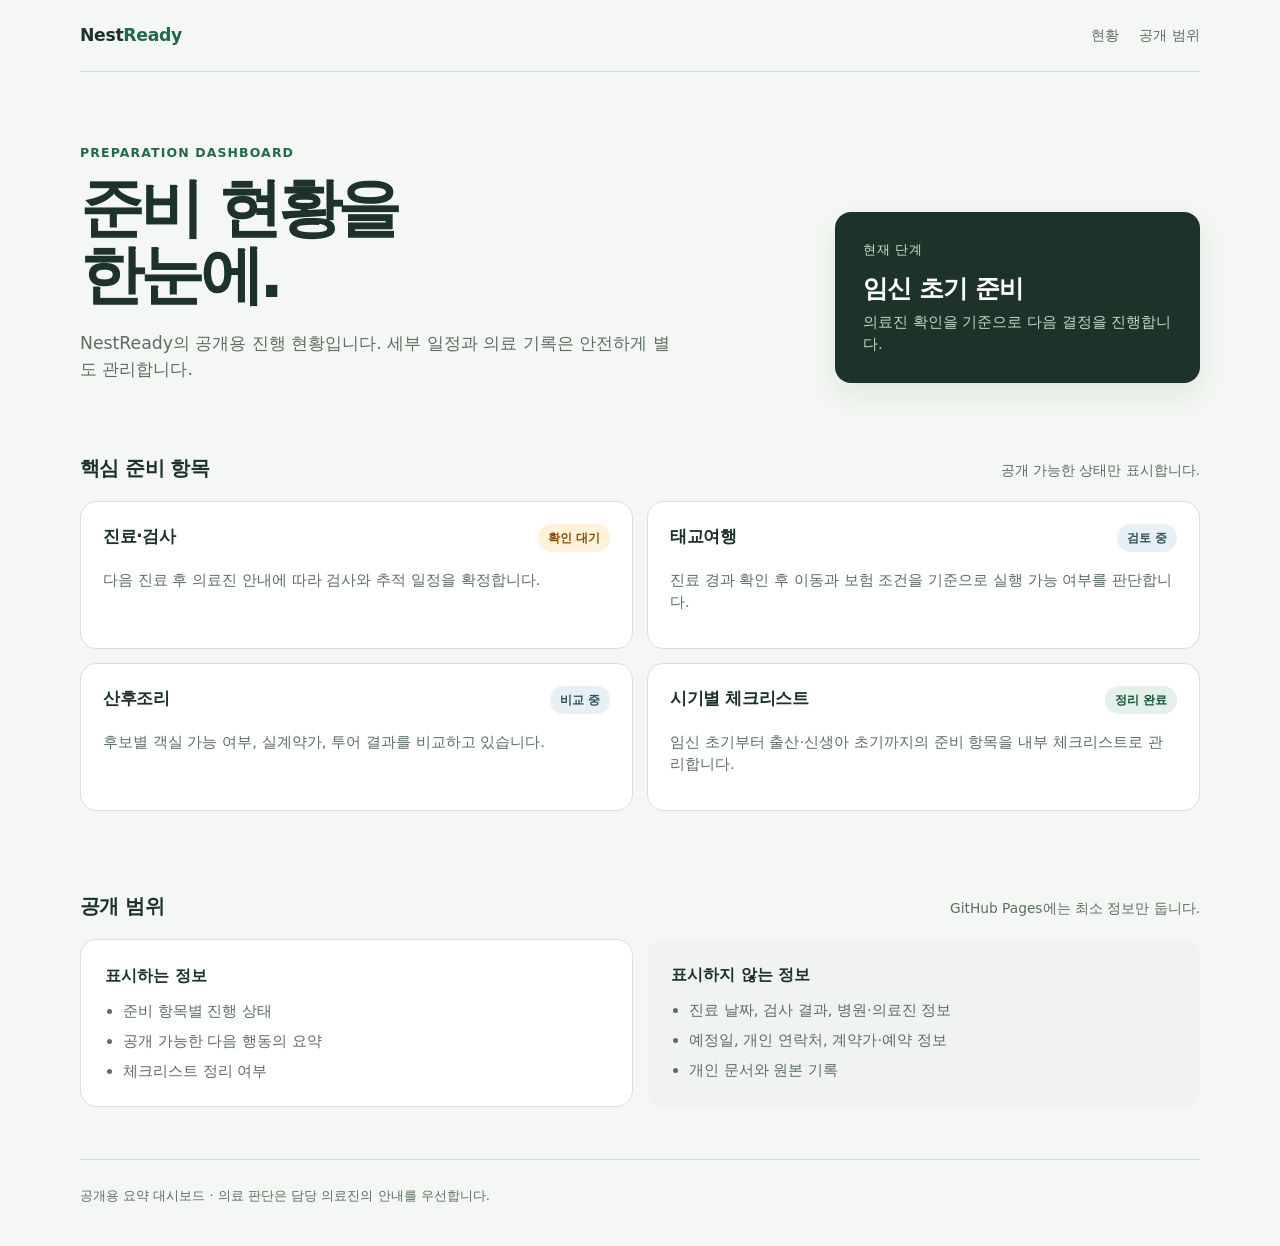
==== site/index.html @ 38e3b367 "Initial NestReady planning dashboard" ====
<!doctype html>
<html lang="ko">
<head>
  <meta charset="utf-8">
  <meta name="viewport" content="width=device-width, initial-scale=1">
  <meta name="description" content="NestReady 준비 현황 공개 대시보드">
  <title>NestReady · 준비 현황</title>
  <style>
    :root {
      color-scheme: light;
      --ink: #1d3329;
      --muted: #5b6e64;
      --line: #d8e1db;
      --canvas: #f4f7f3;
      --surface: #ffffff;
      --green: #1f6a4a;
      --green-soft: #e4f0e9;
      --amber: #ae6a11;
      --amber-soft: #fff1da;
      --slate: #4e6570;
      --slate-soft: #e7f0f3;
      --radius: 16px;
      --shadow: 0 12px 30px rgba(31, 56, 43, .08);
    }

    * { box-sizing: border-box; }

    html { scroll-behavior: smooth; }

    body {
      margin: 0;
      background: var(--canvas);
      color: var(--ink);
      font-family: ui-sans-serif, system-ui, -apple-system, BlinkMacSystemFont, "Segoe UI", sans-serif;
      line-height: 1.5;
    }

    a { color: inherit; }

    .shell { width: min(1120px, calc(100% - 40px)); margin: 0 auto; }

    .topbar {
      display: flex;
      align-items: center;
      justify-content: space-between;
      min-height: 72px;
      gap: 24px;
      border-bottom: 1px solid var(--line);
    }

    .brand { font-weight: 760; font-size: 1.08rem; letter-spacing: -.02em; text-decoration: none; }
    .brand span { color: var(--green); }

    nav { display: flex; gap: 20px; font-size: .9rem; color: var(--muted); }
    nav a { text-decoration: none; }
    nav a:hover, nav a:focus-visible { color: var(--green); text-decoration: underline; text-underline-offset: 4px; }

    .hero { padding: 72px 0 42px; display: grid; grid-template-columns: 1.55fr .8fr; align-items: end; gap: 48px; }
    .eyebrow { margin: 0 0 12px; color: var(--green); font-size: .78rem; font-weight: 750; letter-spacing: .09em; text-transform: uppercase; }
    h1 { margin: 0; max-width: 720px; font-size: clamp(2.25rem, 5vw, 4.6rem); line-height: 1.05; letter-spacing: -.065em; }
    .lede { margin: 22px 0 0; max-width: 590px; font-size: 1.08rem; color: var(--muted); }

    .scope-note { padding: 20px; background: var(--green-soft); border-left: 4px solid var(--green); border-radius: 0 var(--radius) var(--radius) 0; font-size: .92rem; }
    .scope-note strong { display: block; margin-bottom: 5px; }

    .summary { padding: 28px; background: var(--ink); border-radius: var(--radius); color: #fff; box-shadow: var(--shadow); }
    .summary-label { margin: 0; font-size: .8rem; color: #cfe1d4; letter-spacing: .06em; text-transform: uppercase; }
    .summary-value { margin: 10px 0 4px; font-size: 1.55rem; font-weight: 740; letter-spacing: -.035em; }
    .summary-detail { margin: 0; color: #c4d5ca; font-size: .92rem; }

    section { padding: 28px 0 52px; }
    .section-heading { display: flex; align-items: baseline; justify-content: space-between; gap: 16px; margin-bottom: 18px; }
    h2 { margin: 0; font-size: 1.25rem; letter-spacing: -.03em; }
    .section-heading p { margin: 0; font-size: .86rem; color: var(--muted); }

    .grid { display: grid; grid-template-columns: repeat(2, minmax(0, 1fr)); gap: 14px; }
    .card { min-height: 148px; padding: 22px; background: var(--surface); border: 1px solid var(--line); border-radius: var(--radius); }
    .card-top { display: flex; align-items: start; justify-content: space-between; gap: 14px; }
    .card h3 { margin: 0; font-size: 1.05rem; letter-spacing: -.02em; }
    .card p { margin: 17px 0 0; color: var(--muted); font-size: .93rem; }

    .badge { flex: 0 0 auto; display: inline-flex; align-items: center; min-height: 28px; padding: 0 10px; border-radius: 999px; font-size: .76rem; font-weight: 720; white-space: nowrap; }
    .badge.waiting { background: var(--amber-soft); color: #885007; }
    .badge.progress { background: var(--slate-soft); color: #31525e; }
    .badge.ready { background: var(--green-soft); color: #17563b; }

    .privacy { display: grid; grid-template-columns: 1fr 1fr; gap: 14px; }
    .privacy article { padding: 24px; border-radius: var(--radius); }
    .privacy .included { background: var(--surface); border: 1px solid var(--line); }
    .privacy .excluded { background: #f0f3f1; }
    .privacy h3 { margin: 0 0 12px; font-size: 1rem; }
    .privacy ul { margin: 0; padding-left: 18px; color: var(--muted); font-size: .92rem; }
    .privacy li + li { margin-top: 8px; }

    footer { padding: 26px 0 40px; border-top: 1px solid var(--line); color: var(--muted); font-size: .82rem; }
    footer p { margin: 0; }

    @media (max-width: 720px) {
      .shell { width: min(100% - 28px, 1120px); }
      .topbar { min-height: 64px; }
      nav { gap: 12px; font-size: .8rem; }
      .hero { grid-template-columns: 1fr; padding: 48px 0 30px; gap: 26px; }
      .grid, .privacy { grid-template-columns: 1fr; }
      .section-heading { align-items: start; flex-direction: column; gap: 4px; }
    }

    @media (prefers-color-scheme: dark) {
      :root { color-scheme: dark; --ink: #e8f3ec; --muted: #afc1b6; --line: #33493c; --canvas: #142119; --surface: #1c2c22; --green-soft: #1c3a2a; --amber-soft: #432f17; --slate-soft: #1b3037; --shadow: none; }
      .summary { background: #0d1710; }
      .privacy .excluded { background: #18241c; }
    }

    @media (prefers-reduced-motion: reduce) { html { scroll-behavior: auto; } }
  </style>
</head>
<body>
  <header class="shell topbar">
    <a class="brand" href="#top">Nest<span>Ready</span></a>
    <nav aria-label="주요 탐색">
      <a href="#status">현황</a>
      <a href="#privacy">공개 범위</a>
    </nav>
  </header>

  <main id="top" class="shell">
    <section class="hero" aria-labelledby="page-title">
      <div>
        <p class="eyebrow">Preparation dashboard</p>
        <h1 id="page-title">준비 현황을<br>한눈에.</h1>
        <p class="lede">NestReady의 공개용 진행 현황입니다. 세부 일정과 의료 기록은 안전하게 별도 관리합니다.</p>
      </div>
      <aside class="summary" aria-label="전체 상태">
        <p class="summary-label">현재 단계</p>
        <p class="summary-value">임신 초기 준비</p>
        <p class="summary-detail">의료진 확인을 기준으로 다음 결정을 진행합니다.</p>
      </aside>
    </section>

    <section id="status" aria-labelledby="status-heading">
      <div class="section-heading">
        <h2 id="status-heading">핵심 준비 항목</h2>
        <p>공개 가능한 상태만 표시합니다.</p>
      </div>
      <div class="grid">
        <article class="card">
          <div class="card-top"><h3>진료·검사</h3><span class="badge waiting">확인 대기</span></div>
          <p>다음 진료 후 의료진 안내에 따라 검사와 추적 일정을 확정합니다.</p>
        </article>
        <article class="card">
          <div class="card-top"><h3>태교여행</h3><span class="badge progress">검토 중</span></div>
          <p>진료 경과 확인 후 이동과 보험 조건을 기준으로 실행 가능 여부를 판단합니다.</p>
        </article>
        <article class="card">
          <div class="card-top"><h3>산후조리</h3><span class="badge progress">비교 중</span></div>
          <p>후보별 객실 가능 여부, 실계약가, 투어 결과를 비교하고 있습니다.</p>
        </article>
        <article class="card">
          <div class="card-top"><h3>시기별 체크리스트</h3><span class="badge ready">정리 완료</span></div>
          <p>임신 초기부터 출산·신생아 초기까지의 준비 항목을 내부 체크리스트로 관리합니다.</p>
        </article>
      </div>
    </section>

    <section id="privacy" aria-labelledby="privacy-heading">
      <div class="section-heading">
        <h2 id="privacy-heading">공개 범위</h2>
        <p>GitHub Pages에는 최소 정보만 둡니다.</p>
      </div>
      <div class="privacy">
        <article class="included">
          <h3>표시하는 정보</h3>
          <ul>
            <li>준비 항목별 진행 상태</li>
            <li>공개 가능한 다음 행동의 요약</li>
            <li>체크리스트 정리 여부</li>
          </ul>
        </article>
        <article class="excluded">
          <h3>표시하지 않는 정보</h3>
          <ul>
            <li>진료 날짜, 검사 결과, 병원·의료진 정보</li>
            <li>예정일, 개인 연락처, 계약가·예약 정보</li>
            <li>개인 문서와 원본 기록</li>
          </ul>
        </article>
      </div>
    </section>
  </main>

  <footer class="shell">
    <p>공개용 요약 대시보드 · 의료 판단은 담당 의료진의 안내를 우선합니다.</p>
  </footer>
</body>
</html>
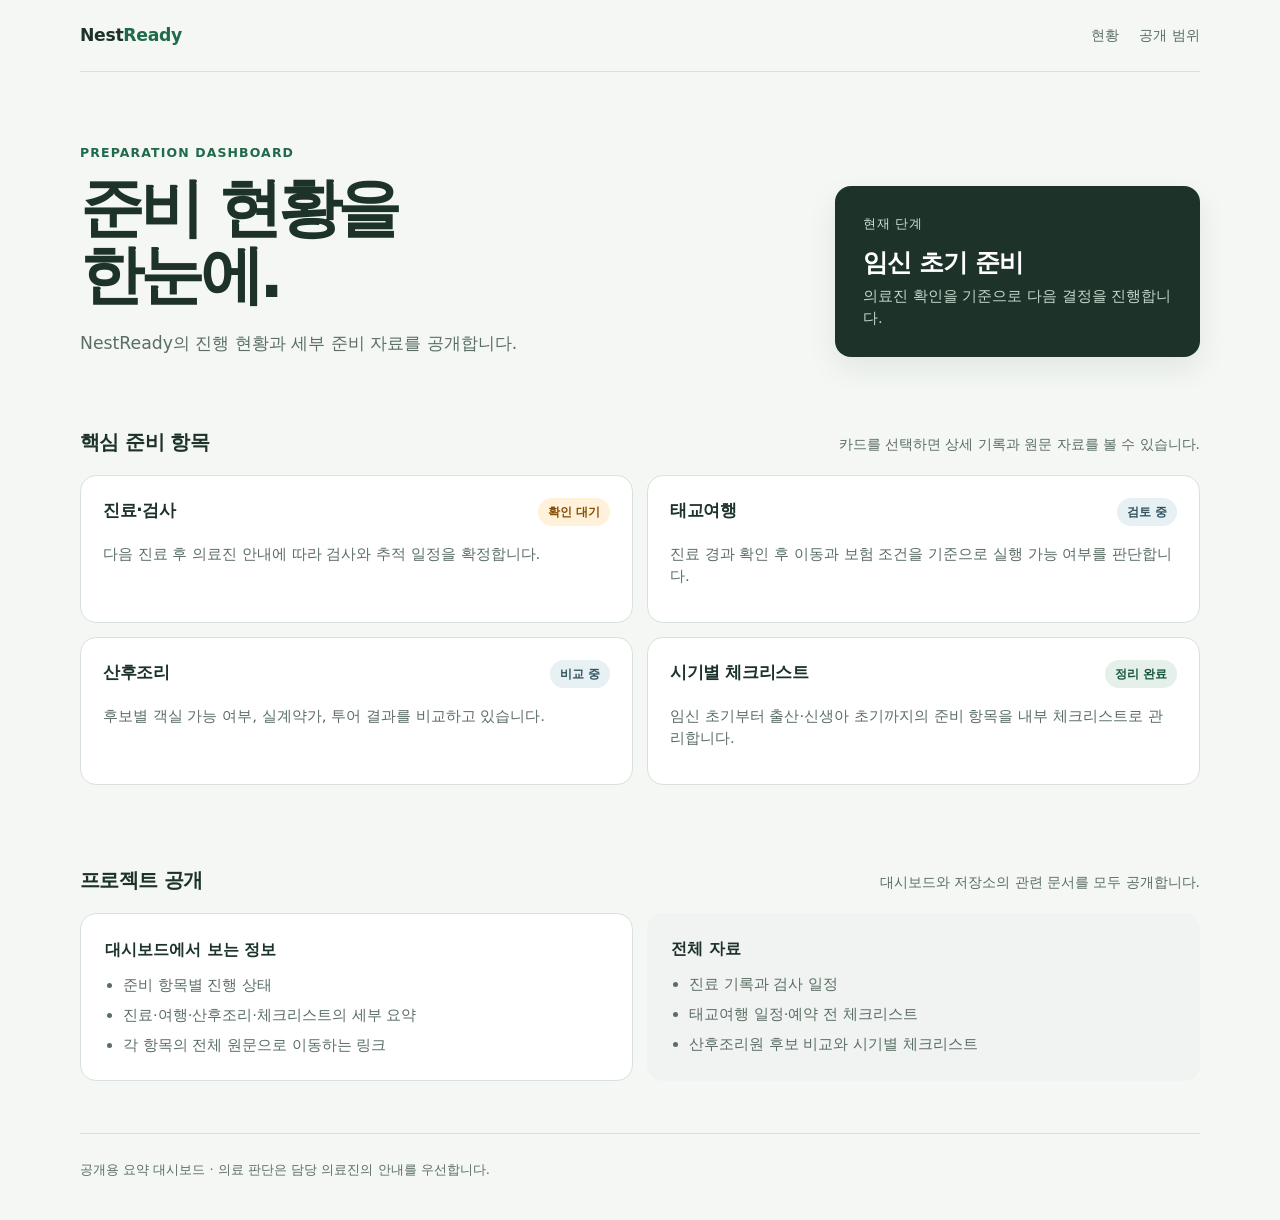
==== commit ce70c245: "Publish full dashboard details" ====
--- a/site/index.html
+++ b/site/index.html
@@ -74,7 +74,11 @@
     .section-heading p { margin: 0; font-size: .86rem; color: var(--muted); }
 
     .grid { display: grid; grid-template-columns: repeat(2, minmax(0, 1fr)); gap: 14px; }
+    .card-link { display: block; color: inherit; text-decoration: none; }
     .card { min-height: 148px; padding: 22px; background: var(--surface); border: 1px solid var(--line); border-radius: var(--radius); }
+    .card-link .card { transition: border-color .16s ease, box-shadow .16s ease, transform .16s ease; }
+    .card-link:hover .card, .card-link:focus-visible .card { border-color: var(--green); box-shadow: var(--shadow); transform: translateY(-2px); }
+    .card-link:focus-visible { outline: 3px solid var(--green); outline-offset: 3px; border-radius: var(--radius); }
     .card-top { display: flex; align-items: start; justify-content: space-between; gap: 14px; }
     .card h3 { margin: 0; font-size: 1.05rem; letter-spacing: -.02em; }
     .card p { margin: 17px 0 0; color: var(--muted); font-size: .93rem; }
@@ -127,7 +131,7 @@
       <div>
         <p class="eyebrow">Preparation dashboard</p>
         <h1 id="page-title">준비 현황을<br>한눈에.</h1>
-        <p class="lede">NestReady의 공개용 진행 현황입니다. 세부 일정과 의료 기록은 안전하게 별도 관리합니다.</p>
+        <p class="lede">NestReady의 진행 현황과 세부 준비 자료를 공개합니다.</p>
       </div>
       <aside class="summary" aria-label="전체 상태">
         <p class="summary-label">현재 단계</p>
@@ -139,48 +143,56 @@
     <section id="status" aria-labelledby="status-heading">
       <div class="section-heading">
         <h2 id="status-heading">핵심 준비 항목</h2>
-        <p>공개 가능한 상태만 표시합니다.</p>
+        <p>카드를 선택하면 상세 기록과 원문 자료를 볼 수 있습니다.</p>
       </div>
       <div class="grid">
-        <article class="card">
-          <div class="card-top"><h3>진료·검사</h3><span class="badge waiting">확인 대기</span></div>
-          <p>다음 진료 후 의료진 안내에 따라 검사와 추적 일정을 확정합니다.</p>
-        </article>
-        <article class="card">
-          <div class="card-top"><h3>태교여행</h3><span class="badge progress">검토 중</span></div>
-          <p>진료 경과 확인 후 이동과 보험 조건을 기준으로 실행 가능 여부를 판단합니다.</p>
-        </article>
-        <article class="card">
-          <div class="card-top"><h3>산후조리</h3><span class="badge progress">비교 중</span></div>
-          <p>후보별 객실 가능 여부, 실계약가, 투어 결과를 비교하고 있습니다.</p>
-        </article>
-        <article class="card">
-          <div class="card-top"><h3>시기별 체크리스트</h3><span class="badge ready">정리 완료</span></div>
-          <p>임신 초기부터 출산·신생아 초기까지의 준비 항목을 내부 체크리스트로 관리합니다.</p>
-        </article>
+        <a class="card-link" href="진료-검사.html" aria-label="진료·검사 상세 페이지">
+          <article class="card">
+            <div class="card-top"><h3>진료·검사</h3><span class="badge waiting">확인 대기</span></div>
+            <p>다음 진료 후 의료진 안내에 따라 검사와 추적 일정을 확정합니다.</p>
+          </article>
+        </a>
+        <a class="card-link" href="태교여행.html" aria-label="태교여행 상세 페이지">
+          <article class="card">
+            <div class="card-top"><h3>태교여행</h3><span class="badge progress">검토 중</span></div>
+            <p>진료 경과 확인 후 이동과 보험 조건을 기준으로 실행 가능 여부를 판단합니다.</p>
+          </article>
+        </a>
+        <a class="card-link" href="산후조리.html" aria-label="산후조리 상세 페이지">
+          <article class="card">
+            <div class="card-top"><h3>산후조리</h3><span class="badge progress">비교 중</span></div>
+            <p>후보별 객실 가능 여부, 실계약가, 투어 결과를 비교하고 있습니다.</p>
+          </article>
+        </a>
+        <a class="card-link" href="시기별-체크리스트.html" aria-label="시기별 체크리스트 상세 페이지">
+          <article class="card">
+            <div class="card-top"><h3>시기별 체크리스트</h3><span class="badge ready">정리 완료</span></div>
+            <p>임신 초기부터 출산·신생아 초기까지의 준비 항목을 내부 체크리스트로 관리합니다.</p>
+          </article>
+        </a>
       </div>
     </section>
 
     <section id="privacy" aria-labelledby="privacy-heading">
       <div class="section-heading">
-        <h2 id="privacy-heading">공개 범위</h2>
-        <p>GitHub Pages에는 최소 정보만 둡니다.</p>
+        <h2 id="privacy-heading">프로젝트 공개</h2>
+        <p>대시보드와 저장소의 관련 문서를 모두 공개합니다.</p>
       </div>
       <div class="privacy">
         <article class="included">
-          <h3>표시하는 정보</h3>
+          <h3>대시보드에서 보는 정보</h3>
           <ul>
             <li>준비 항목별 진행 상태</li>
-            <li>공개 가능한 다음 행동의 요약</li>
-            <li>체크리스트 정리 여부</li>
+            <li>진료·여행·산후조리·체크리스트의 세부 요약</li>
+            <li>각 항목의 전체 원문으로 이동하는 링크</li>
           </ul>
         </article>
         <article class="excluded">
-          <h3>표시하지 않는 정보</h3>
+          <h3>전체 자료</h3>
           <ul>
-            <li>진료 날짜, 검사 결과, 병원·의료진 정보</li>
-            <li>예정일, 개인 연락처, 계약가·예약 정보</li>
-            <li>개인 문서와 원본 기록</li>
+            <li>진료 기록과 검사 일정</li>
+            <li>태교여행 일정·예약 전 체크리스트</li>
+            <li>산후조리원 후보 비교와 시기별 체크리스트</li>
           </ul>
         </article>
       </div>
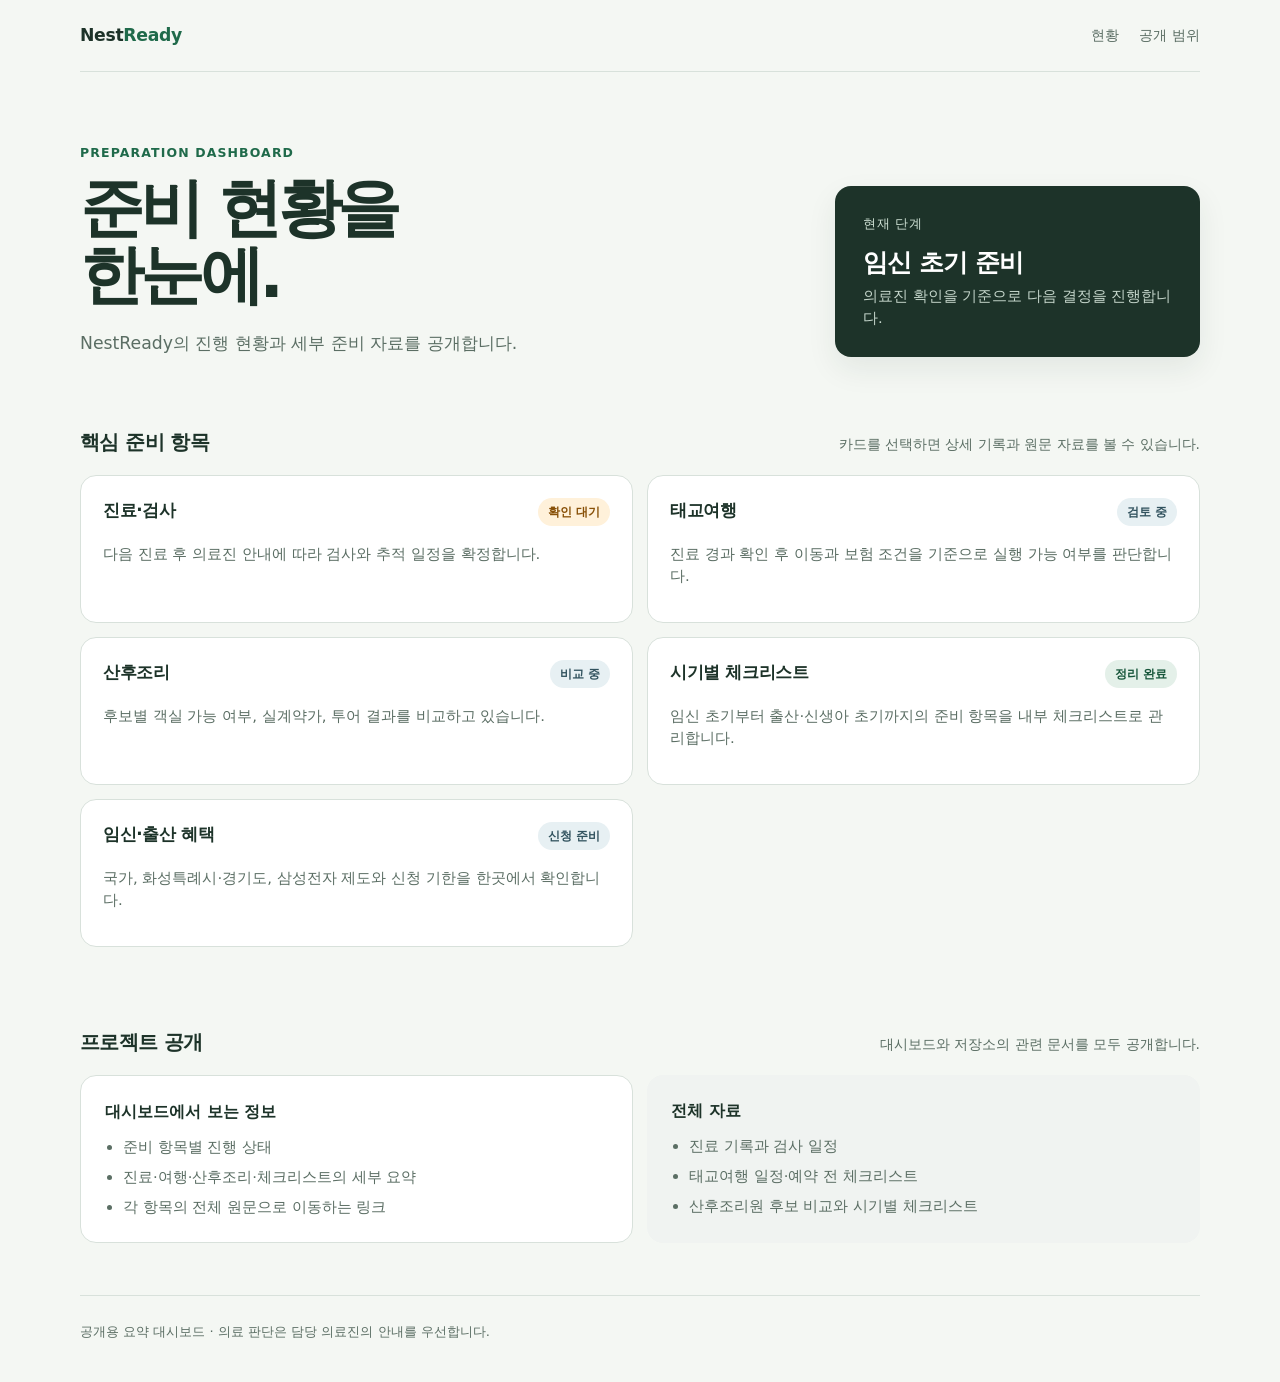
==== commit bfd3ecde: "Add pregnancy benefit dashboard" ====
--- a/site/index.html
+++ b/site/index.html
@@ -170,6 +170,12 @@
             <p>임신 초기부터 출산·신생아 초기까지의 준비 항목을 내부 체크리스트로 관리합니다.</p>
           </article>
         </a>
+        <a class="card-link" href="혜택.html" aria-label="임신·출산 혜택 상세 페이지">
+          <article class="card">
+            <div class="card-top"><h3>임신·출산 혜택</h3><span class="badge progress">신청 준비</span></div>
+            <p>국가, 화성특례시·경기도, 삼성전자 제도와 신청 기한을 한곳에서 확인합니다.</p>
+          </article>
+        </a>
       </div>
     </section>
 
